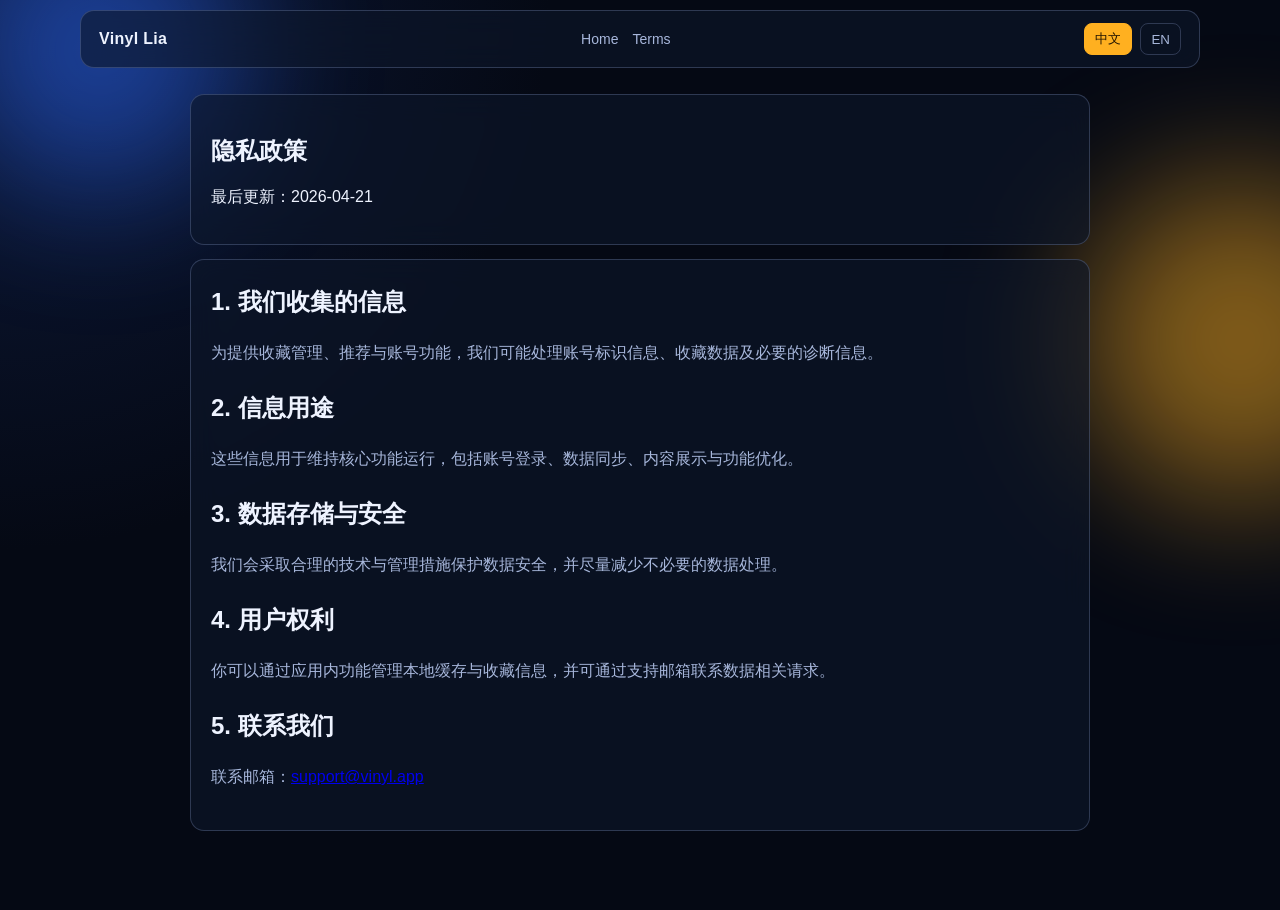
==== privacy.html @ dc5f0d86 "init" ====
<!doctype html>
<html lang="zh-CN">
<head>
  <meta charset="UTF-8" />
  <meta name="viewport" content="width=device-width, initial-scale=1.0" />
  <title>Vinyl Lia - 隐私政策</title>
  <link rel="stylesheet" href="./styles.css" />
</head>
<body>
  <div class="orb orb-a"></div>
  <div class="orb orb-b"></div>

  <header class="topbar glass">
    <div class="brand">Vinyl Lia</div>
    <nav class="nav">
      <a href="./index.html">Home</a>
      <a href="./terms.html">Terms</a>
    </nav>
    <div class="lang-switch">
      <button id="lang-zh" class="active">中文</button>
      <button id="lang-en">EN</button>
    </div>
  </header>

  <main class="doc-container">
    <section class="doc-header glass">
      <h1 data-i18n="title">隐私政策</h1>
      <p data-i18n="updated">最后更新：2026-04-21</p>
    </section>

    <article class="doc-content glass">
      <section>
        <h2 data-i18n="s1.title">1. 我们收集的信息</h2>
        <p data-i18n="s1.body">为提供收藏管理、推荐与账号功能，我们可能处理账号标识信息、收藏数据及必要的诊断信息。</p>
      </section>
      <section>
        <h2 data-i18n="s2.title">2. 信息用途</h2>
        <p data-i18n="s2.body">这些信息用于维持核心功能运行，包括账号登录、数据同步、内容展示与功能优化。</p>
      </section>
      <section>
        <h2 data-i18n="s3.title">3. 数据存储与安全</h2>
        <p data-i18n="s3.body">我们会采取合理的技术与管理措施保护数据安全，并尽量减少不必要的数据处理。</p>
      </section>
      <section>
        <h2 data-i18n="s4.title">4. 用户权利</h2>
        <p data-i18n="s4.body">你可以通过应用内功能管理本地缓存与收藏信息，并可通过支持邮箱联系数据相关请求。</p>
      </section>
      <section>
        <h2 data-i18n="s5.title">5. 联系我们</h2>
        <p><span data-i18n="contact">联系邮箱</span>：<a href="mailto:support@vinyl.app">support@vinyl.app</a></p>
      </section>
    </article>
  </main>

  <script>
    const dict = {
      zh: {
        title: "隐私政策",
        updated: "最后更新：2026-04-21",
        "s1.title": "1. 我们收集的信息",
        "s1.body": "为提供收藏管理、推荐与账号功能，我们可能处理账号标识信息、收藏数据及必要的诊断信息。",
        "s2.title": "2. 信息用途",
        "s2.body": "这些信息用于维持核心功能运行，包括账号登录、数据同步、内容展示与功能优化。",
        "s3.title": "3. 数据存储与安全",
        "s3.body": "我们会采取合理的技术与管理措施保护数据安全，并尽量减少不必要的数据处理。",
        "s4.title": "4. 用户权利",
        "s4.body": "你可以通过应用内功能管理本地缓存与收藏信息，并可通过支持邮箱联系数据相关请求。",
        "s5.title": "5. 联系我们",
        contact: "联系邮箱"
      },
      en: {
        title: "Privacy Policy",
        updated: "Last updated: 2026-04-21",
        "s1.title": "1. Information We Collect",
        "s1.body": "To provide collection management, recommendations, and account features, we may process account identifiers, collection data, and necessary diagnostic data.",
        "s2.title": "2. How We Use Information",
        "s2.body": "Information is used to operate core features, including sign-in, sync, content display, and product improvements.",
        "s3.title": "3. Storage & Security",
        "s3.body": "We apply reasonable technical and organizational measures to protect data and minimize unnecessary processing.",
        "s4.title": "4. Your Rights",
        "s4.body": "You can manage local cache and collection data in-app, and contact support for data-related requests.",
        "s5.title": "5. Contact",
        contact: "Support Email"
      }
    };

    function setLanguage(lang) {
      document.documentElement.lang = lang === "en" ? "en" : "zh-CN";
      const pack = dict[lang] || dict.zh;
      document.querySelectorAll("[data-i18n]").forEach((el) => {
        const key = el.getAttribute("data-i18n");
        if (pack[key]) el.textContent = pack[key];
      });
      document.getElementById("lang-zh").classList.toggle("active", lang === "zh");
      document.getElementById("lang-en").classList.toggle("active", lang === "en");
      localStorage.setItem("vinyl_web_lang", lang);
    }

    document.getElementById("lang-zh").addEventListener("click", () => setLanguage("zh"));
    document.getElementById("lang-en").addEventListener("click", () => setLanguage("en"));
    setLanguage(localStorage.getItem("vinyl_web_lang") || "zh");
  </script>
</body>
</html>
---- styles.css ----
:root {
  --bg: #050914;
  --text: #eef3ff;
  --muted: #a7b7db;
  --line: rgba(162, 185, 239, 0.24);
  --panel: rgba(13, 23, 43, 0.62);
  --primary: #ffb020;
  --primary-ink: #251600;
}

* { box-sizing: border-box; }
html, body { margin: 0; padding: 0; }
body {
  min-height: 100vh;
  color: var(--text);
  background: radial-gradient(circle at 0% 0%, #0d1a3c 0%, var(--bg) 35%), linear-gradient(180deg, #050914 0%, #04070f 100%);
  font-family: -apple-system, BlinkMacSystemFont, "SF Pro Display", "SF Pro Text", "PingFang SC", "Segoe UI", sans-serif;
}

.orb {
  position: fixed;
  border-radius: 50%;
  filter: blur(70px);
  opacity: 0.5;
  z-index: -1;
}
.orb-a { width: 280px; height: 280px; background: #2d6bff; top: -90px; left: -40px; }
.orb-b { width: 320px; height: 320px; background: #ffb020; top: 20%; right: -120px; }

.glass {
  background: var(--panel);
  border: 1px solid var(--line);
  backdrop-filter: blur(14px);
  -webkit-backdrop-filter: blur(14px);
}

.topbar {
  position: sticky;
  top: 0;
  z-index: 20;
  display: flex;
  align-items: center;
  justify-content: space-between;
  padding: 12px 18px;
  margin: 10px auto 0;
  width: min(1120px, 94vw);
  border-radius: 14px;
}
.brand { font-weight: 800; letter-spacing: 0.3px; }
.nav { display: flex; gap: 14px; }
.nav a { color: var(--muted); text-decoration: none; font-size: 14px; }
.nav a:hover { color: var(--text); }

.lang-switch { display: flex; gap: 8px; }
.lang-switch button {
  border: 1px solid var(--line);
  background: transparent;
  color: var(--muted);
  border-radius: 8px;
  padding: 6px 10px;
  cursor: pointer;
}
.lang-switch button.active {
  color: var(--primary-ink);
  background: var(--primary);
  border-color: var(--primary);
}

.container {
  width: min(1080px, 92vw);
  margin: 0 auto;
  padding: 24px 0 64px;
}

.hero {
  border-radius: 20px;
  padding: clamp(26px, 6vw, 48px);
}
.badge {
  display: inline-block;
  padding: 6px 10px;
  border: 1px solid var(--line);
  border-radius: 999px;
  color: var(--muted);
  font-size: 12px;
}
.hero h1 {
  margin: 16px 0 10px;
  font-size: clamp(30px, 5.6vw, 56px);
  line-height: 1.08;
  letter-spacing: -0.5px;
}
.subtitle { color: var(--muted); max-width: 760px; font-size: 16px; line-height: 1.7; }

.cta-row { display: flex; gap: 12px; margin-top: 18px; flex-wrap: wrap; }
.btn {
  display: inline-flex;
  align-items: center;
  justify-content: center;
  text-decoration: none;
  border: 1px solid var(--line);
  color: var(--text);
  border-radius: 12px;
  padding: 10px 16px;
}
.btn:hover { border-color: rgba(255,255,255,0.45); }
.btn.primary {
  background: var(--primary);
  color: var(--primary-ink);
  border-color: var(--primary);
  font-weight: 700;
}

.section { margin-top: 26px; }
.section h2 { margin: 0 0 14px; font-size: 25px; }

.grid {
  display: grid;
  grid-template-columns: repeat(2, minmax(0, 1fr));
  gap: 14px;
}
.card, .panel {
  border-radius: 16px;
  padding: 16px;
}
.card h3 { margin: 0 0 6px; font-size: 17px; }
.card p, .panel p, .panel li { color: var(--muted); line-height: 1.7; }
.panel ul { margin: 8px 0 0 20px; padding: 0; }

.policy-links { display: flex; gap: 10px; flex-wrap: wrap; margin-top: 12px; }

.faq details {
  border-radius: 12px;
  padding: 12px 14px;
  margin-bottom: 10px;
}
.faq summary { cursor: pointer; font-weight: 600; }
.faq p { margin: 8px 0 0; color: var(--muted); }

.footer {
  width: min(1080px, 92vw);
  margin: 14px auto 24px;
  border-top: 1px solid var(--line);
  padding-top: 14px;
  color: var(--muted);
  font-size: 13px;
  text-align: center;
}
.footer-links { display: flex; gap: 14px; justify-content: center; margin-bottom: 8px; }
.footer-links a { color: var(--muted); text-decoration: none; }
.footer-links a:hover { color: var(--text); }

.doc-container {
  width: min(900px, 92vw);
  margin: 26px auto 40px;
}
.doc-header {
  padding: 20px;
  border-radius: 14px;
}
.doc-content {
  margin-top: 14px;
  padding: 20px;
  border-radius: 14px;
  line-height: 1.8;
  color: var(--muted);
}
.doc-content h2, .doc-content h3 { color: var(--text); margin: 0 0 10px; }
.doc-content section { margin-bottom: 18px; }

@media (max-width: 860px) {
  .nav { display: none; }
  .grid { grid-template-columns: 1fr; }
}
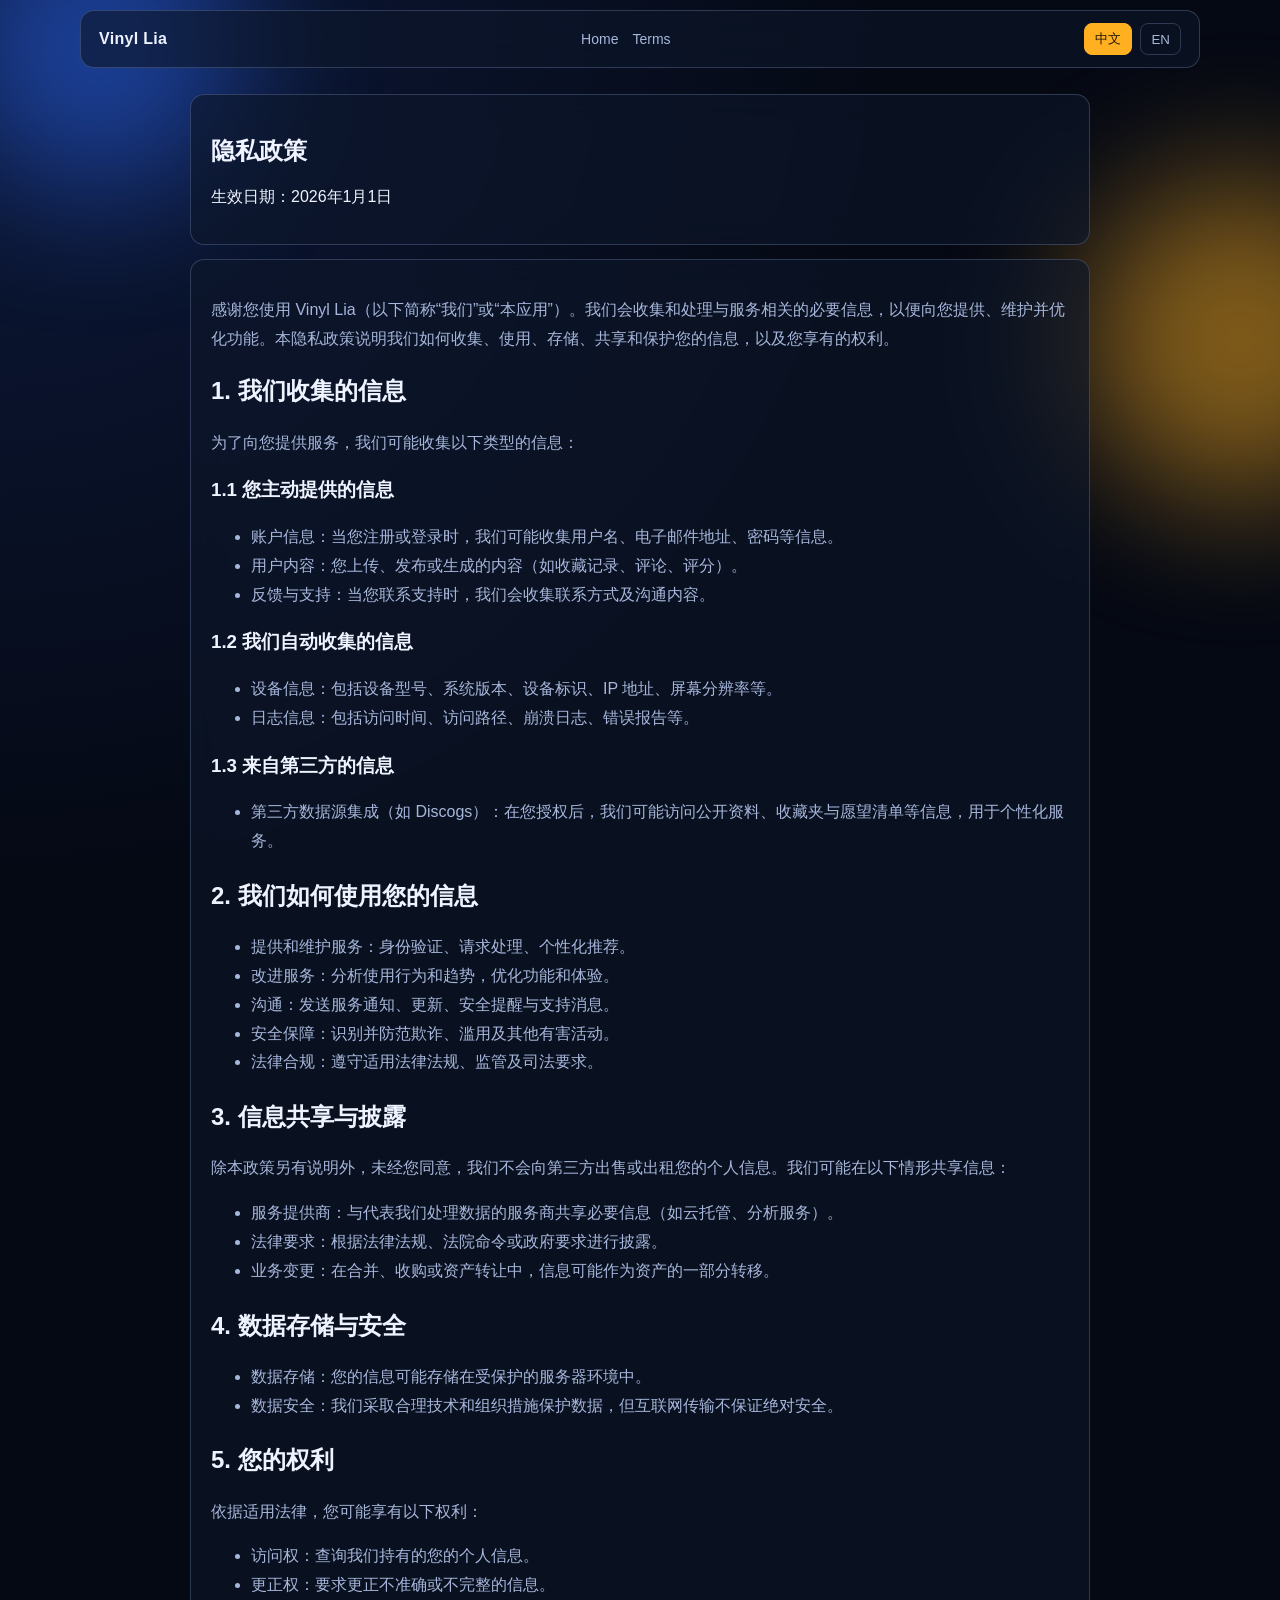
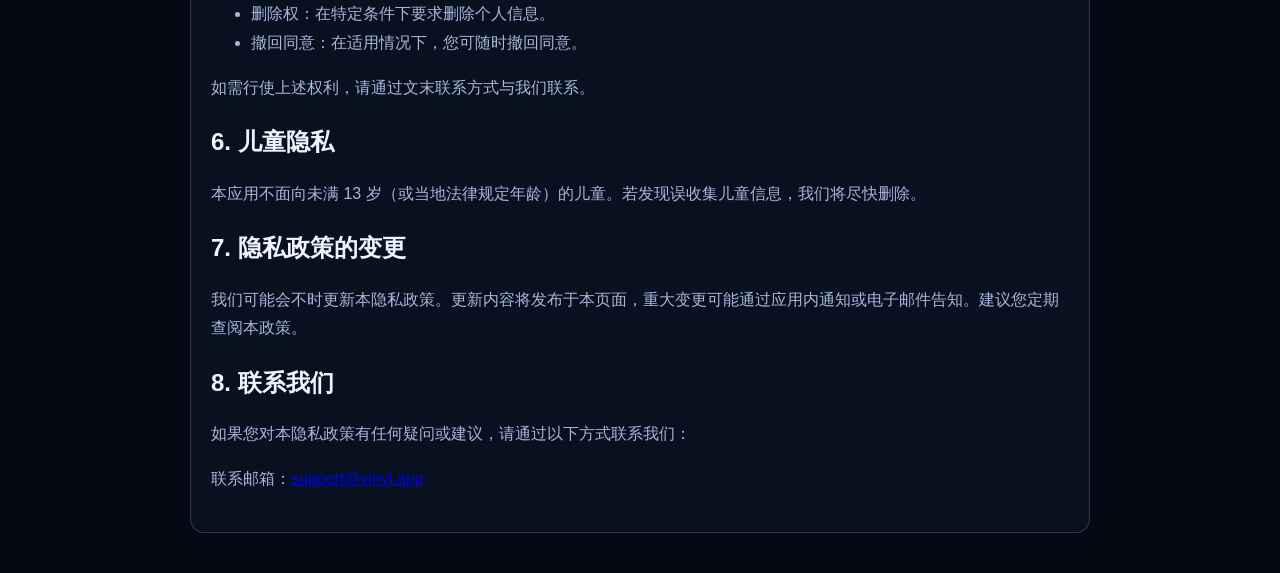
==== commit 47d57d28: "修改协议内容" ====
--- a/privacy.html
+++ b/privacy.html
@@ -25,28 +25,86 @@
   <main class="doc-container">
     <section class="doc-header glass">
       <h1 data-i18n="title">隐私政策</h1>
-      <p data-i18n="updated">最后更新：2026-04-21</p>
+      <p data-i18n="effective">生效日期：2026年1月1日</p>
     </section>
 
     <article class="doc-content glass">
+      <p data-i18n="intro">感谢您使用 Vinyl Lia（以下简称“我们”或“本应用”）。我们会收集和处理与服务相关的必要信息，以便向您提供、维护并优化功能。本隐私政策说明我们如何收集、使用、存储、共享和保护您的信息，以及您享有的权利。</p>
+
       <section>
         <h2 data-i18n="s1.title">1. 我们收集的信息</h2>
-        <p data-i18n="s1.body">为提供收藏管理、推荐与账号功能，我们可能处理账号标识信息、收藏数据及必要的诊断信息。</p>
-      </section>
-      <section>
-        <h2 data-i18n="s2.title">2. 信息用途</h2>
-        <p data-i18n="s2.body">这些信息用于维持核心功能运行，包括账号登录、数据同步、内容展示与功能优化。</p>
-      </section>
-      <section>
-        <h2 data-i18n="s3.title">3. 数据存储与安全</h2>
-        <p data-i18n="s3.body">我们会采取合理的技术与管理措施保护数据安全，并尽量减少不必要的数据处理。</p>
-      </section>
-      <section>
-        <h2 data-i18n="s4.title">4. 用户权利</h2>
-        <p data-i18n="s4.body">你可以通过应用内功能管理本地缓存与收藏信息，并可通过支持邮箱联系数据相关请求。</p>
-      </section>
-      <section>
-        <h2 data-i18n="s5.title">5. 联系我们</h2>
+        <p data-i18n="s1.p">为了向您提供服务，我们可能收集以下类型的信息：</p>
+        <h3 data-i18n="s1.a.title">1.1 您主动提供的信息</h3>
+        <ul>
+          <li data-i18n="s1.a.i1">账户信息：当您注册或登录时，我们可能收集用户名、电子邮件地址、密码等信息。</li>
+          <li data-i18n="s1.a.i2">用户内容：您上传、发布或生成的内容（如收藏记录、评论、评分）。</li>
+          <li data-i18n="s1.a.i3">反馈与支持：当您联系支持时，我们会收集联系方式及沟通内容。</li>
+        </ul>
+        <h3 data-i18n="s1.b.title">1.2 我们自动收集的信息</h3>
+        <ul>
+          <li data-i18n="s1.b.i1">设备信息：包括设备型号、系统版本、设备标识、IP 地址、屏幕分辨率等。</li>
+          <li data-i18n="s1.b.i2">日志信息：包括访问时间、访问路径、崩溃日志、错误报告等。</li>
+        </ul>
+        <h3 data-i18n="s1.c.title">1.3 来自第三方的信息</h3>
+        <ul>
+          <li data-i18n="s1.c.i1">第三方数据源集成（如 Discogs）：在您授权后，我们可能访问公开资料、收藏夹与愿望清单等信息，用于个性化服务。</li>
+        </ul>
+      </section>
+
+      <section>
+        <h2 data-i18n="s2.title">2. 我们如何使用您的信息</h2>
+        <ul>
+          <li data-i18n="s2.i1">提供和维护服务：身份验证、请求处理、个性化推荐。</li>
+          <li data-i18n="s2.i2">改进服务：分析使用行为和趋势，优化功能和体验。</li>
+          <li data-i18n="s2.i3">沟通：发送服务通知、更新、安全提醒与支持消息。</li>
+          <li data-i18n="s2.i4">安全保障：识别并防范欺诈、滥用及其他有害活动。</li>
+          <li data-i18n="s2.i5">法律合规：遵守适用法律法规、监管及司法要求。</li>
+        </ul>
+      </section>
+
+      <section>
+        <h2 data-i18n="s3.title">3. 信息共享与披露</h2>
+        <p data-i18n="s3.p">除本政策另有说明外，未经您同意，我们不会向第三方出售或出租您的个人信息。我们可能在以下情形共享信息：</p>
+        <ul>
+          <li data-i18n="s3.i1">服务提供商：与代表我们处理数据的服务商共享必要信息（如云托管、分析服务）。</li>
+          <li data-i18n="s3.i2">法律要求：根据法律法规、法院命令或政府要求进行披露。</li>
+          <li data-i18n="s3.i3">业务变更：在合并、收购或资产转让中，信息可能作为资产的一部分转移。</li>
+        </ul>
+      </section>
+
+      <section>
+        <h2 data-i18n="s4.title">4. 数据存储与安全</h2>
+        <ul>
+          <li data-i18n="s4.i1">数据存储：您的信息可能存储在受保护的服务器环境中。</li>
+          <li data-i18n="s4.i2">数据安全：我们采取合理技术和组织措施保护数据，但互联网传输不保证绝对安全。</li>
+        </ul>
+      </section>
+
+      <section>
+        <h2 data-i18n="s5.title">5. 您的权利</h2>
+        <p data-i18n="s5.p">依据适用法律，您可能享有以下权利：</p>
+        <ul>
+          <li data-i18n="s5.i1">访问权：查询我们持有的您的个人信息。</li>
+          <li data-i18n="s5.i2">更正权：要求更正不准确或不完整的信息。</li>
+          <li data-i18n="s5.i3">删除权：在特定条件下要求删除个人信息。</li>
+          <li data-i18n="s5.i4">撤回同意：在适用情况下，您可随时撤回同意。</li>
+        </ul>
+        <p data-i18n="s5.p2">如需行使上述权利，请通过文末联系方式与我们联系。</p>
+      </section>
+
+      <section>
+        <h2 data-i18n="s6.title">6. 儿童隐私</h2>
+        <p data-i18n="s6.p">本应用不面向未满 13 岁（或当地法律规定年龄）的儿童。若发现误收集儿童信息，我们将尽快删除。</p>
+      </section>
+
+      <section>
+        <h2 data-i18n="s7.title">7. 隐私政策的变更</h2>
+        <p data-i18n="s7.p">我们可能会不时更新本隐私政策。更新内容将发布于本页面，重大变更可能通过应用内通知或电子邮件告知。建议您定期查阅本政策。</p>
+      </section>
+
+      <section>
+        <h2 data-i18n="s8.title">8. 联系我们</h2>
+        <p data-i18n="s8.p">如果您对本隐私政策有任何疑问或建议，请通过以下方式联系我们：</p>
         <p><span data-i18n="contact">联系邮箱</span>：<a href="mailto:support@vinyl.app">support@vinyl.app</a></p>
       </section>
     </article>
@@ -56,30 +114,90 @@
     const dict = {
       zh: {
         title: "隐私政策",
-        updated: "最后更新：2026-04-21",
+        effective: "生效日期：2026年1月1日",
+        intro: "感谢您使用 Vinyl Lia（以下简称“我们”或“本应用”）。我们会收集和处理与服务相关的必要信息，以便向您提供、维护并优化功能。本隐私政策说明我们如何收集、使用、存储、共享和保护您的信息，以及您享有的权利。",
         "s1.title": "1. 我们收集的信息",
-        "s1.body": "为提供收藏管理、推荐与账号功能，我们可能处理账号标识信息、收藏数据及必要的诊断信息。",
-        "s2.title": "2. 信息用途",
-        "s2.body": "这些信息用于维持核心功能运行，包括账号登录、数据同步、内容展示与功能优化。",
-        "s3.title": "3. 数据存储与安全",
-        "s3.body": "我们会采取合理的技术与管理措施保护数据安全，并尽量减少不必要的数据处理。",
-        "s4.title": "4. 用户权利",
-        "s4.body": "你可以通过应用内功能管理本地缓存与收藏信息，并可通过支持邮箱联系数据相关请求。",
-        "s5.title": "5. 联系我们",
+        "s1.p": "为了向您提供服务，我们可能收集以下类型的信息：",
+        "s1.a.title": "1.1 您主动提供的信息",
+        "s1.a.i1": "账户信息：当您注册或登录时，我们可能收集用户名、电子邮件地址、密码等信息。",
+        "s1.a.i2": "用户内容：您上传、发布或生成的内容（如收藏记录、评论、评分）。",
+        "s1.a.i3": "反馈与支持：当您联系支持时，我们会收集联系方式及沟通内容。",
+        "s1.b.title": "1.2 我们自动收集的信息",
+        "s1.b.i1": "设备信息：包括设备型号、系统版本、设备标识、IP 地址、屏幕分辨率等。",
+        "s1.b.i2": "日志信息：包括访问时间、访问路径、崩溃日志、错误报告等。",
+        "s1.c.title": "1.3 来自第三方的信息",
+        "s1.c.i1": "第三方数据源集成（如 Discogs）：在您授权后，我们可能访问公开资料、收藏夹与愿望清单等信息，用于个性化服务。",
+        "s2.title": "2. 我们如何使用您的信息",
+        "s2.i1": "提供和维护服务：身份验证、请求处理、个性化推荐。",
+        "s2.i2": "改进服务：分析使用行为和趋势，优化功能和体验。",
+        "s2.i3": "沟通：发送服务通知、更新、安全提醒与支持消息。",
+        "s2.i4": "安全保障：识别并防范欺诈、滥用及其他有害活动。",
+        "s2.i5": "法律合规：遵守适用法律法规、监管及司法要求。",
+        "s3.title": "3. 信息共享与披露",
+        "s3.p": "除本政策另有说明外，未经您同意，我们不会向第三方出售或出租您的个人信息。我们可能在以下情形共享信息：",
+        "s3.i1": "服务提供商：与代表我们处理数据的服务商共享必要信息（如云托管、分析服务）。",
+        "s3.i2": "法律要求：根据法律法规、法院命令或政府要求进行披露。",
+        "s3.i3": "业务变更：在合并、收购或资产转让中，信息可能作为资产的一部分转移。",
+        "s4.title": "4. 数据存储与安全",
+        "s4.i1": "数据存储：您的信息可能存储在受保护的服务器环境中。",
+        "s4.i2": "数据安全：我们采取合理技术和组织措施保护数据，但互联网传输不保证绝对安全。",
+        "s5.title": "5. 您的权利",
+        "s5.p": "依据适用法律，您可能享有以下权利：",
+        "s5.i1": "访问权：查询我们持有的您的个人信息。",
+        "s5.i2": "更正权：要求更正不准确或不完整的信息。",
+        "s5.i3": "删除权：在特定条件下要求删除个人信息。",
+        "s5.i4": "撤回同意：在适用情况下，您可随时撤回同意。",
+        "s5.p2": "如需行使上述权利，请通过文末联系方式与我们联系。",
+        "s6.title": "6. 儿童隐私",
+        "s6.p": "本应用不面向未满 13 岁（或当地法律规定年龄）的儿童。若发现误收集儿童信息，我们将尽快删除。",
+        "s7.title": "7. 隐私政策的变更",
+        "s7.p": "我们可能会不时更新本隐私政策。更新内容将发布于本页面，重大变更可能通过应用内通知或电子邮件告知。建议您定期查阅本政策。",
+        "s8.title": "8. 联系我们",
+        "s8.p": "如果您对本隐私政策有任何疑问或建议，请通过以下方式联系我们：",
         contact: "联系邮箱"
       },
       en: {
         title: "Privacy Policy",
-        updated: "Last updated: 2026-04-21",
+        effective: "Effective Date: January 1, 2026",
+        intro: "Thank you for using Vinyl Lia (\"we,\" \"us,\" or \"our\"). We collect and process information necessary to provide, maintain, and improve our services. This Privacy Policy explains how we collect, use, store, share, and protect your information, and outlines your rights.",
         "s1.title": "1. Information We Collect",
-        "s1.body": "To provide collection management, recommendations, and account features, we may process account identifiers, collection data, and necessary diagnostic data.",
-        "s2.title": "2. How We Use Information",
-        "s2.body": "Information is used to operate core features, including sign-in, sync, content display, and product improvements.",
-        "s3.title": "3. Storage & Security",
-        "s3.body": "We apply reasonable technical and organizational measures to protect data and minimize unnecessary processing.",
-        "s4.title": "4. Your Rights",
-        "s4.body": "You can manage local cache and collection data in-app, and contact support for data-related requests.",
-        "s5.title": "5. Contact",
+        "s1.p": "To provide our services, we may collect the following categories of information:",
+        "s1.a.title": "1.1 Information You Provide",
+        "s1.a.i1": "Account Information: such as username, email address, and password when you register or sign in.",
+        "s1.a.i2": "User Content: content you upload, publish, or generate (e.g., collection records, reviews, ratings).",
+        "s1.a.i3": "Feedback and Support: contact details and communication content when you contact support.",
+        "s1.b.title": "1.2 Information We Automatically Collect",
+        "s1.b.i1": "Device Information: model, OS version, device identifiers, IP address, screen resolution, etc.",
+        "s1.b.i2": "Log Information: access time, access path, crash logs, and error reports.",
+        "s1.c.title": "1.3 Information from Third Parties",
+        "s1.c.i1": "Third-party integrations (e.g., Discogs): after your authorization, we may access public profile, collection, and wantlist data for personalized services.",
+        "s2.title": "2. How We Use Your Information",
+        "s2.i1": "Provide and maintain services, including authentication, request handling, and recommendations.",
+        "s2.i2": "Improve services through usage analysis and product optimization.",
+        "s2.i3": "Communicate service notices, updates, security alerts, and support messages.",
+        "s2.i4": "Protect security by detecting and preventing fraud or abuse.",
+        "s2.i5": "Comply with applicable laws, regulations, and legal requests.",
+        "s3.title": "3. Information Sharing and Disclosure",
+        "s3.p": "Unless otherwise stated in this policy, we do not sell or rent your personal information without your consent. We may share information in these cases:",
+        "s3.i1": "Service Providers: with vendors processing data on our behalf (e.g., hosting, analytics).",
+        "s3.i2": "Legal Requirements: where disclosure is required by law or legal process.",
+        "s3.i3": "Business Transfers: in merger, acquisition, or asset transfer scenarios.",
+        "s4.title": "4. Data Storage and Security",
+        "s4.i1": "Data Storage: information may be stored in protected server environments.",
+        "s4.i2": "Data Security: we apply reasonable technical and organizational safeguards, but internet transmission is not absolutely secure.",
+        "s5.title": "5. Your Rights",
+        "s5.p": "Depending on applicable laws, you may have the following rights:",
+        "s5.i1": "Right of Access.",
+        "s5.i2": "Right to Rectification.",
+        "s5.i3": "Right to Deletion in specific situations.",
+        "s5.i4": "Right to withdraw consent where applicable.",
+        "s5.p2": "To exercise these rights, please contact us using the information below.",
+        "s6.title": "6. Children's Privacy",
+        "s6.p": "This app is not intended for children under 13 (or the age defined by local law). If we discover accidental collection, we will delete relevant data promptly.",
+        "s7.title": "7. Changes to this Privacy Policy",
+        "s7.p": "We may update this policy from time to time. Updates will be posted on this page, and major changes may be notified in-app or by email. We encourage you to review it periodically.",
+        "s8.title": "8. Contact Us",
+        "s8.p": "If you have questions or suggestions regarding this Privacy Policy, please contact us at:",
         contact: "Support Email"
       }
     };
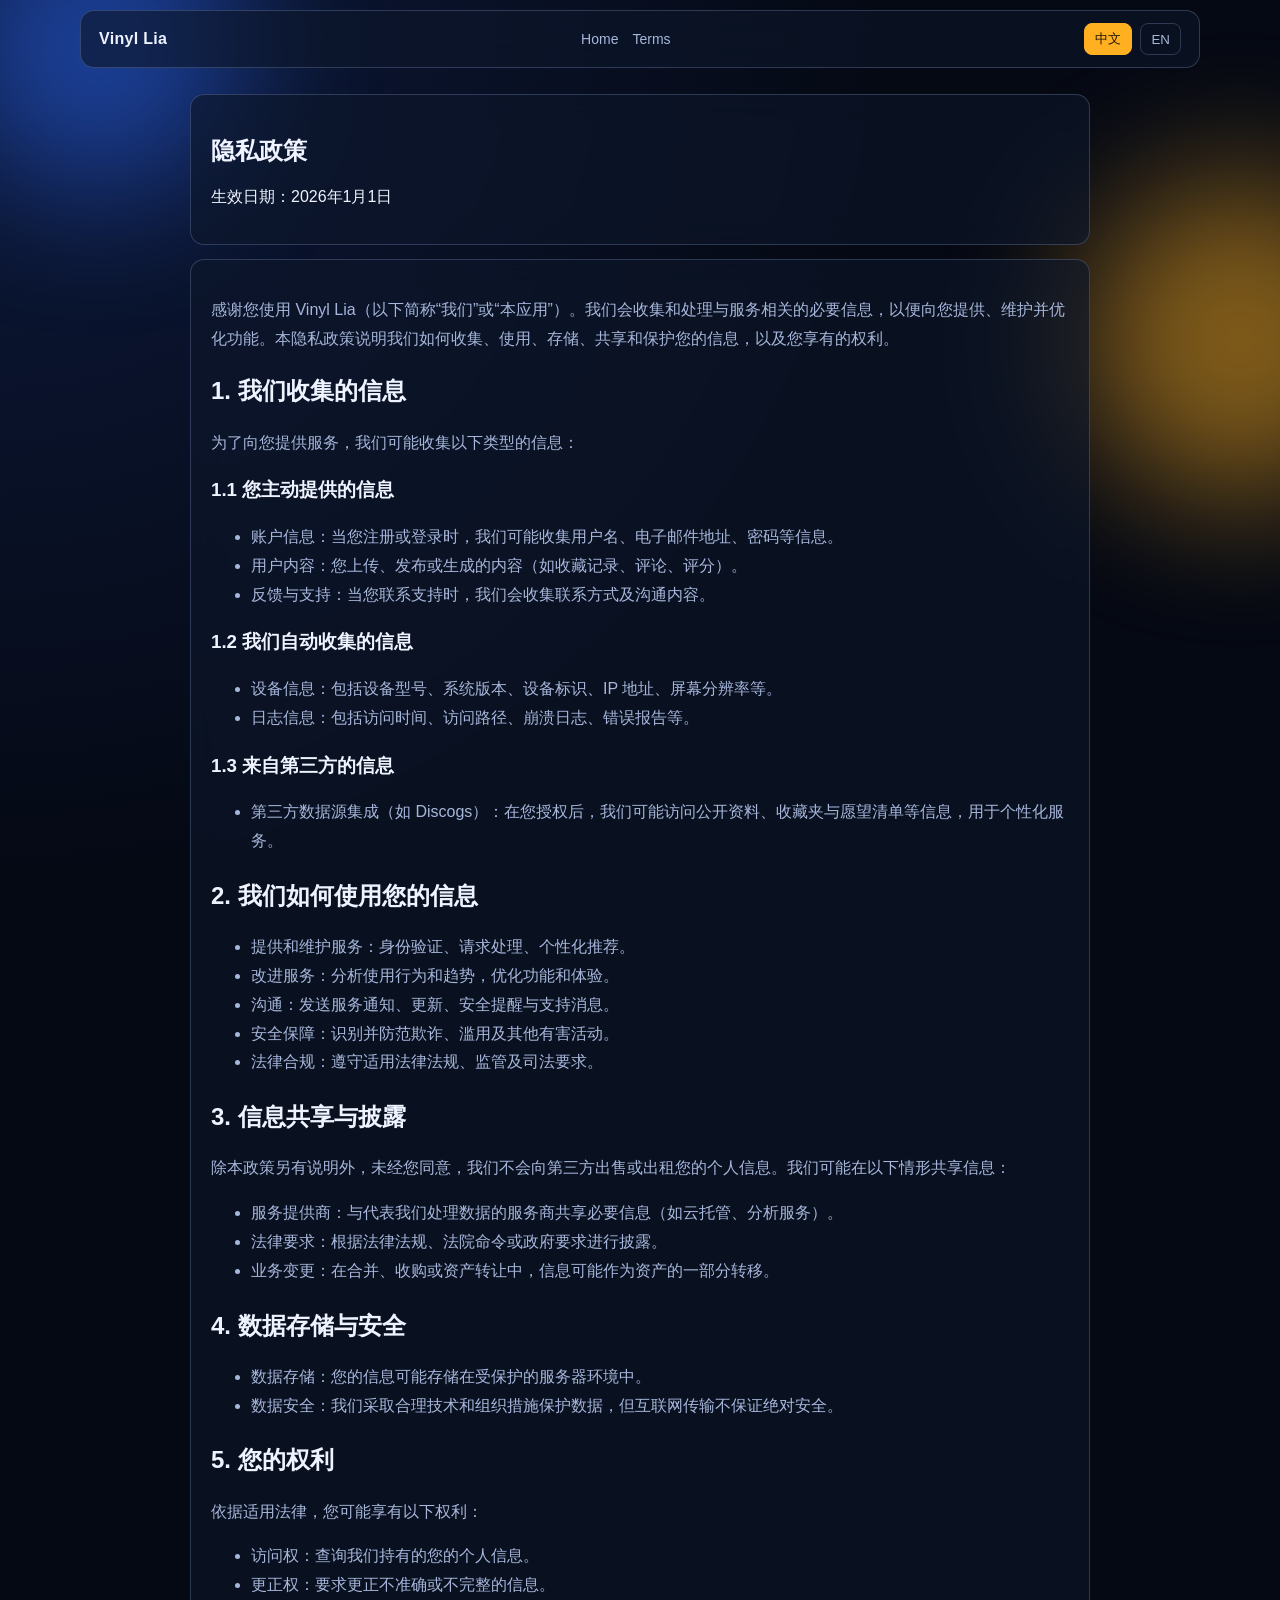
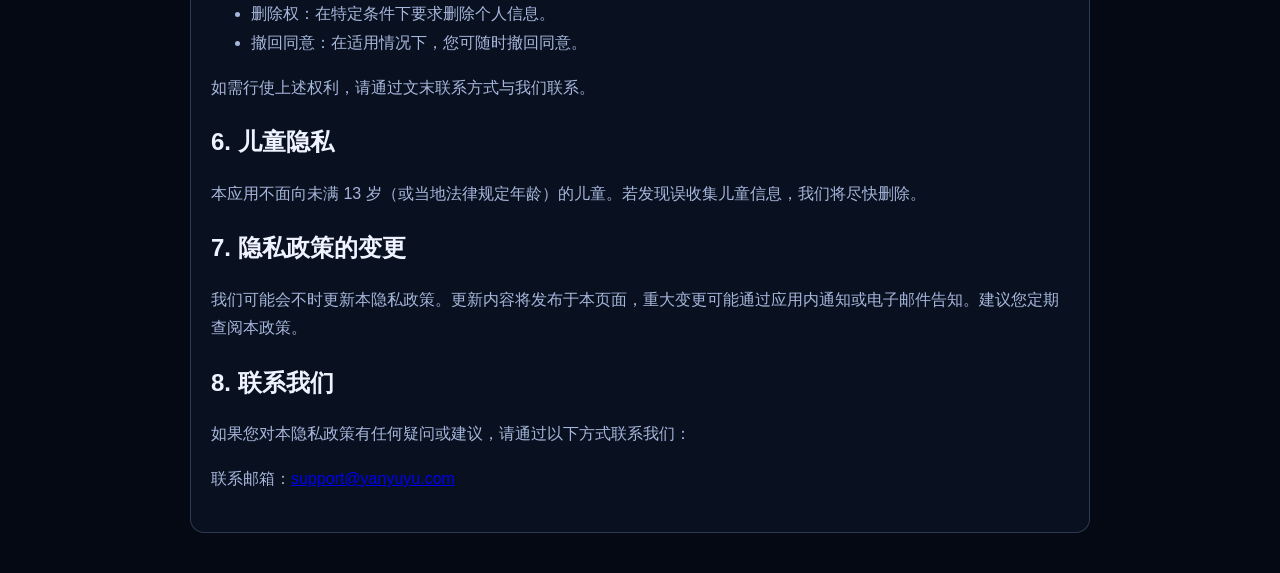
==== commit 1830c39e: "需要邮箱" ====
--- a/privacy.html
+++ b/privacy.html
@@ -105,7 +105,7 @@
       <section>
         <h2 data-i18n="s8.title">8. 联系我们</h2>
         <p data-i18n="s8.p">如果您对本隐私政策有任何疑问或建议，请通过以下方式联系我们：</p>
-        <p><span data-i18n="contact">联系邮箱</span>：<a href="mailto:support@vinyl.app">support@vinyl.app</a></p>
+        <p><span data-i18n="contact">联系邮箱</span>：<a href="mailto:support@yanyuyu.com">support@yanyuyu.com</a></p>
       </section>
     </article>
   </main>
